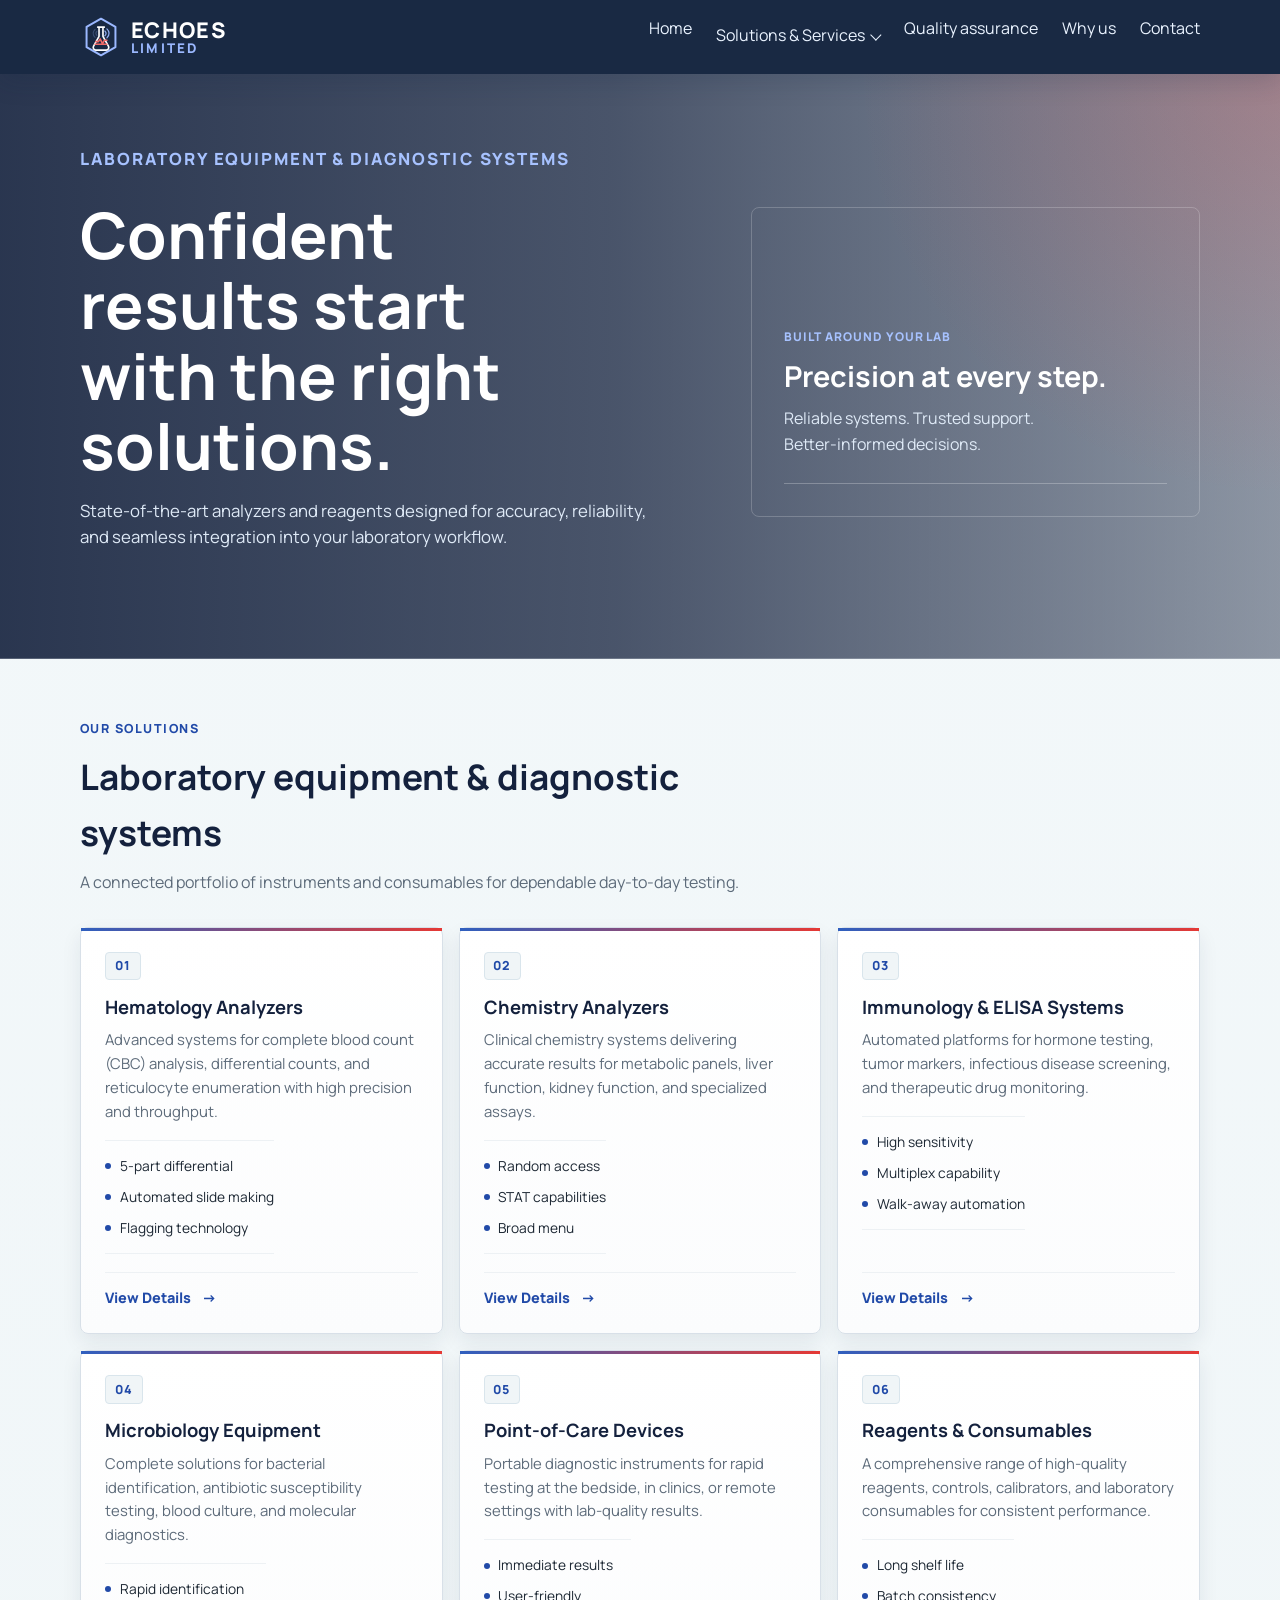
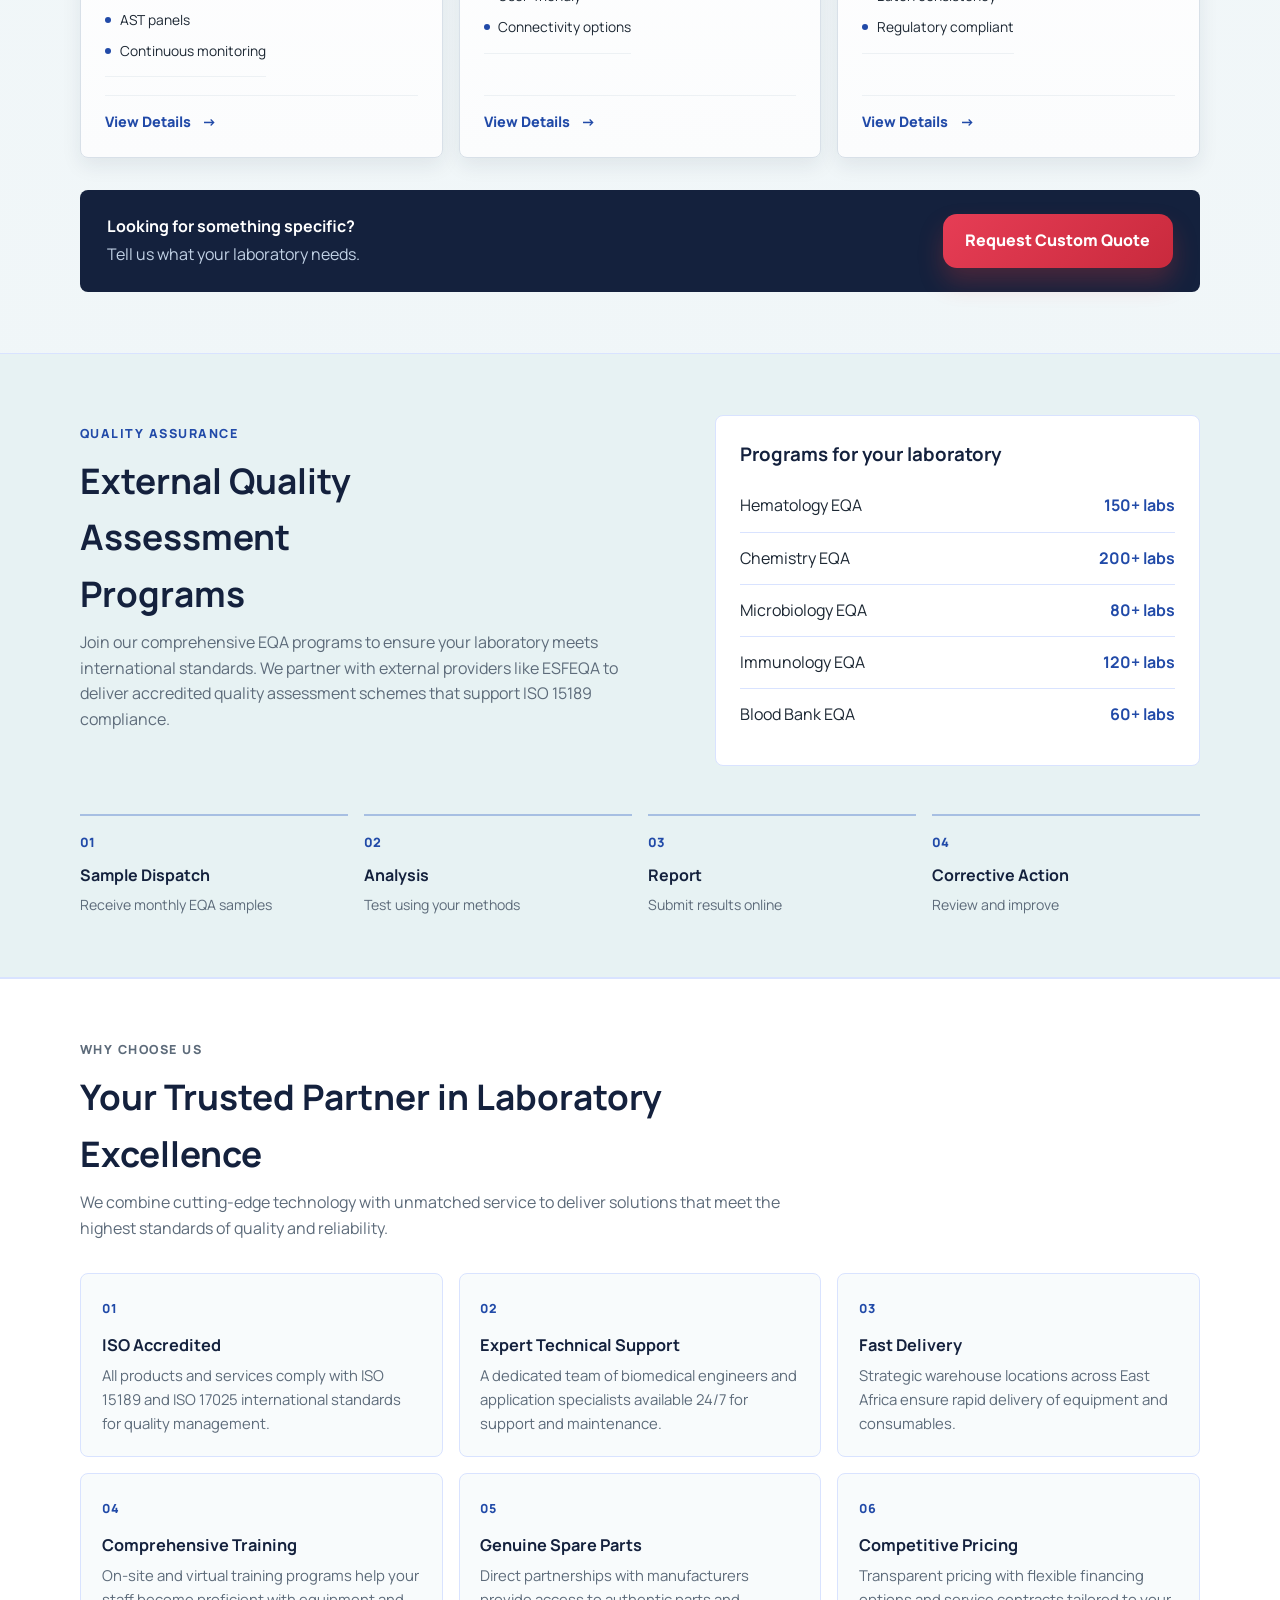
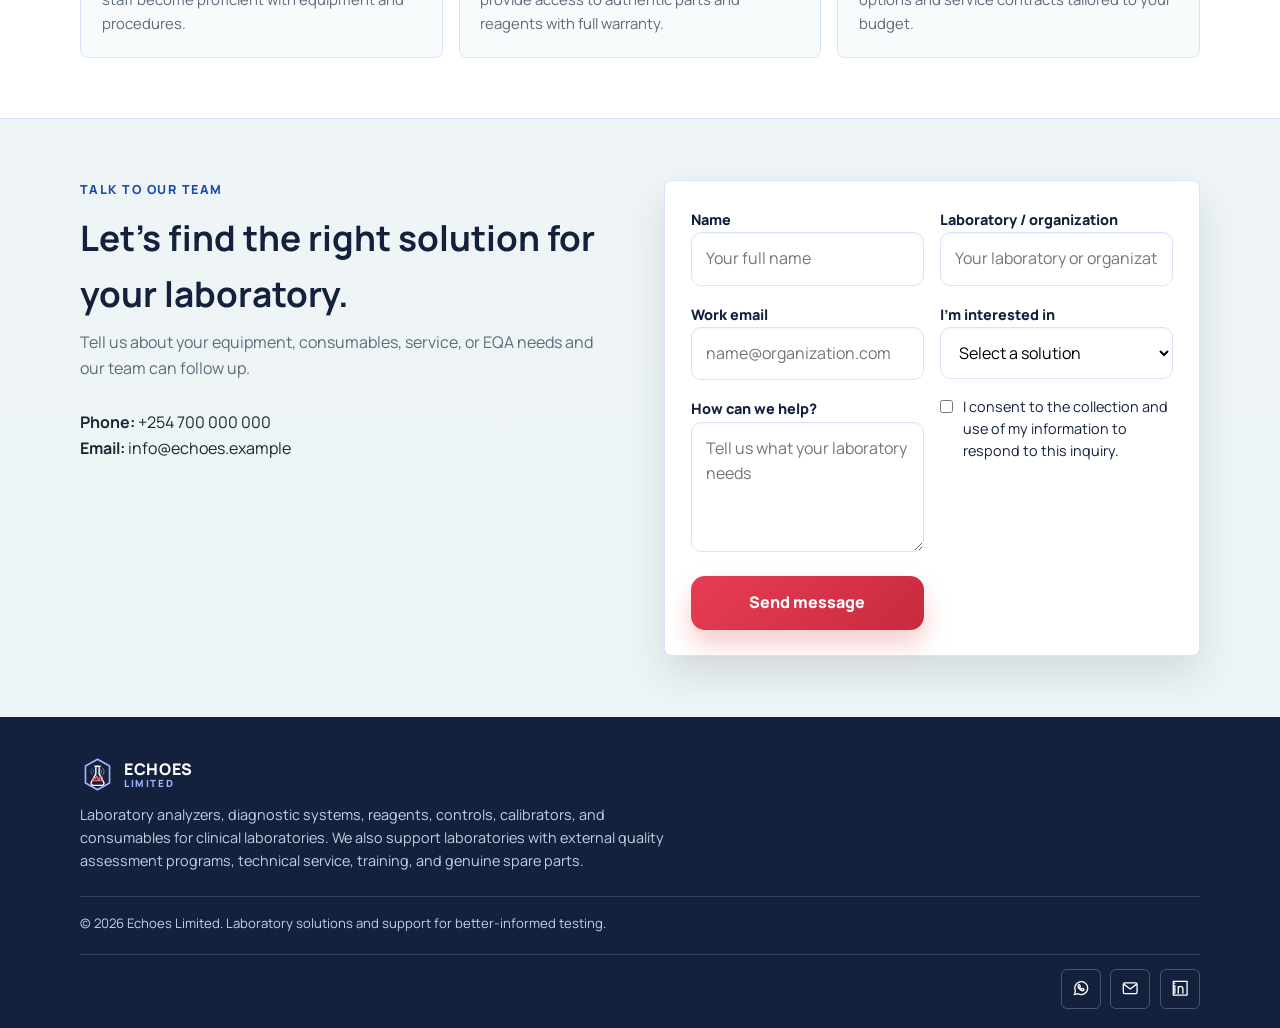
==== index.html @ d590218b "Phamarcy outlet with customer enquery, services offered and about the firm" ====
<!DOCTYPE html>
<html lang="en">
<head>
<meta charset="UTF-8">
<meta name="viewport" content="width=device-width, initial-scale=1">
<title>Echoes Limited | Laboratory Equipment &amp; Systems</title>
<meta name="description" content="Laboratory equipment, diagnostic systems, reagents, and external quality assessment programs for modern laboratories.">
<link rel="preconnect" href="https://fonts.googleapis.com">
<link rel="preload" as="image" fetchpriority="high" href="https://images.unsplash.com/photo-1579154204601-01588f351e67?auto=format&amp;fit=crop&amp;w=2400&amp;q=85">
<link href="https://fonts.googleapis.com/css2?family=Manrope:wght@400;600;800&display=swap" rel="stylesheet">
<link rel="stylesheet" href="styles.css">
</head>
<body>
<header>
 <div class="wrap bar">
   <div class="logo"><img class="brand-mark" src="logo-mark.svg" alt=""><span class="brand-name">ECHOES<span>LIMITED</span></span></div>
  <button class="menu" id="menu" type="button" aria-expanded="false" aria-controls="nav">Menu</button>
  <nav id="nav" aria-label="Main">
   <ul>
    <li><a href="index.html">Home</a></li>
      <li class="nav-dropdown"><details>
       <summary>Solutions &amp; Services</summary>
       <ul class="nav-submenu">
        <li><a href="solutions.html">All Solutions</a></li>
          <li><a href="solutions.html#technical-consulting">Technical Consulting</a></li>
          <li><a href="solutions.html#executive-corporate-training">Executive Corporate Training</a></li>
          <li><a href="solutions.html#rca-resources">RCA Resources</a></li>
       </ul>
      </details></li>
        <li><a href="quality.html">Quality assurance</a></li>
        <li><a href="why-us.html">Why us</a></li>
    <li><a href="contact.html">Contact</a></li>
   </ul>
  </nav>
 </div>
</header>

<main>
<section class="hero photo-hero home-hero" id="home">
 <div class="wrap hero-layout">
    <div class="hero-copy">
     <p class="eyebrow">Laboratory equipment &amp; diagnostic systems</p>
     <h1>Confident results start with the right solutions.</h1>
     <p>State-of-the-art analyzers and reagents designed for accuracy, reliability, and seamless integration into your laboratory workflow.</p>
    </div>
    <div class="hero-panel" aria-label="Laboratory diagnostics support">
     <span class="hero-panel-label">Built around your lab</span>
     <strong>Precision at every step.</strong>
     <span>Reliable systems. Trusted support. Better-informed decisions.</span>
     <div class="hero-panel-rule"></div>
    </div>
 </div>
</section>

<section class="solutions-section" id="solutions">
 <div class="wrap">
    <div class="section-heading">
     <p class="eyebrow">Our solutions</p>
     <h2>Laboratory equipment &amp; diagnostic systems</h2>
     <p class="sub">A connected portfolio of instruments and consumables for dependable day-to-day testing.</p>
    </div>
    <div class="solution-grid">
     <article class="solution-card">
        <span class="solution-number">01</span>
        <h3>Hematology Analyzers</h3>
        <p>Advanced systems for complete blood count (CBC) analysis, differential counts, and reticulocyte enumeration with high precision and throughput.</p>
        <ul><li>5-part differential</li><li>Automated slide making</li><li>Flagging technology</li></ul>
        <a class="text-link solution-detail" href="#contact" data-interest="Hematology Analyzers">View Details <span aria-hidden="true">&#8594;</span></a>
     </article>
     <article class="solution-card">
        <span class="solution-number">02</span>
        <h3>Chemistry Analyzers</h3>
        <p>Clinical chemistry systems delivering accurate results for metabolic panels, liver function, kidney function, and specialized assays.</p>
        <ul><li>Random access</li><li>STAT capabilities</li><li>Broad menu</li></ul>
        <a class="text-link solution-detail" href="#contact" data-interest="Chemistry Analyzers">View Details <span aria-hidden="true">&#8594;</span></a>
     </article>
     <article class="solution-card">
        <span class="solution-number">03</span>
        <h3>Immunology &amp; ELISA Systems</h3>
        <p>Automated platforms for hormone testing, tumor markers, infectious disease screening, and therapeutic drug monitoring.</p>
        <ul><li>High sensitivity</li><li>Multiplex capability</li><li>Walk-away automation</li></ul>
        <a class="text-link solution-detail" href="#contact" data-interest="Immunology &amp; ELISA Systems">View Details <span aria-hidden="true">&#8594;</span></a>
     </article>
     <article class="solution-card">
        <span class="solution-number">04</span>
        <h3>Microbiology Equipment</h3>
        <p>Complete solutions for bacterial identification, antibiotic susceptibility testing, blood culture, and molecular diagnostics.</p>
        <ul><li>Rapid identification</li><li>AST panels</li><li>Continuous monitoring</li></ul>
        <a class="text-link solution-detail" href="#contact" data-interest="Microbiology Equipment">View Details <span aria-hidden="true">&#8594;</span></a>
     </article>
     <article class="solution-card">
        <span class="solution-number">05</span>
        <h3>Point-of-Care Devices</h3>
        <p>Portable diagnostic instruments for rapid testing at the bedside, in clinics, or remote settings with lab-quality results.</p>
        <ul><li>Immediate results</li><li>User-friendly</li><li>Connectivity options</li></ul>
        <a class="text-link solution-detail" href="#contact" data-interest="Point-of-Care Devices">View Details <span aria-hidden="true">&#8594;</span></a>
     </article>
     <article class="solution-card">
        <span class="solution-number">06</span>
        <h3>Reagents &amp; Consumables</h3>
        <p>A comprehensive range of high-quality reagents, controls, calibrators, and laboratory consumables for consistent performance.</p>
        <ul><li>Long shelf life</li><li>Batch consistency</li><li>Regulatory compliant</li></ul>
        <a class="text-link solution-detail" href="#contact" data-interest="Reagents &amp; Consumables">View Details <span aria-hidden="true">&#8594;</span></a>
     </article>
    </div>
    <div class="quote-strip">
     <div><strong>Looking for something specific?</strong><span>Tell us what your laboratory needs.</span></div>
     <a class="btn" href="#contact" data-interest="Custom quote">Request Custom Quote</a>
    </div>
 </div>
</section>

<section class="quality-section" id="quality">
 <div class="wrap quality-layout">
    <div class="quality-copy">
     <p class="eyebrow">Quality assurance</p>
     <h2>External Quality Assessment Programs</h2>
     <p>Join our comprehensive EQA programs to ensure your laboratory meets international standards. We partner with external providers like ESFEQA to deliver accredited quality assessment schemes that support ISO 15189 compliance.</p>
  </div>
    <div class="eqa-panel">
     <h3>Programs for your laboratory</h3>
     <ul class="eqa-list">
        <li><span>Hematology EQA</span><strong>150+ labs</strong></li>
        <li><span>Chemistry EQA</span><strong>200+ labs</strong></li>
        <li><span>Microbiology EQA</span><strong>80+ labs</strong></li>
        <li><span>Immunology EQA</span><strong>120+ labs</strong></li>
        <li><span>Blood Bank EQA</span><strong>60+ labs</strong></li>
     </ul>
    </div>
 </div>
 <div class="wrap eqa-steps" aria-label="EQA process">
    <div><span>01</span><strong>Sample dispatch</strong><p>Receive monthly EQA samples</p></div>
    <div><span>02</span><strong>Analysis</strong><p>Test using your methods</p></div>
    <div><span>03</span><strong>Report</strong><p>Submit results online</p></div>
    <div><span>04</span><strong>Corrective action</strong><p>Review and improve</p></div>
 </div>
</section>

<section class="why" id="why">
 <div class="wrap">
    <div class="section-heading">
     <p class="eyebrow">Why choose us</p>
     <h2>Your Trusted Partner in Laboratory Excellence</h2>
     <p class="sub">We combine cutting-edge technology with unmatched service to deliver solutions that meet the highest standards of quality and reliability.</p>
    </div>
    <div class="benefit-grid">
     <article><span>01</span><h3>ISO Accredited</h3><p>All products and services comply with ISO 15189 and ISO 17025 international standards for quality management.</p></article>
     <article><span>02</span><h3>Expert Technical Support</h3><p>A dedicated team of biomedical engineers and application specialists available 24/7 for support and maintenance.</p></article>
     <article><span>03</span><h3>Fast Delivery</h3><p>Strategic warehouse locations across East Africa ensure rapid delivery of equipment and consumables.</p></article>
     <article><span>04</span><h3>Comprehensive Training</h3><p>On-site and virtual training programs help your staff become proficient with equipment and procedures.</p></article>
     <article><span>05</span><h3>Genuine Spare Parts</h3><p>Direct partnerships with manufacturers provide access to authentic parts and reagents with full warranty.</p></article>
     <article><span>06</span><h3>Competitive Pricing</h3><p>Transparent pricing with flexible financing options and service contracts tailored to your budget.</p></article>
  </div>
 </div>
</section>

<section id="contact">
 <div class="wrap contact">
  <div>
    <p class="eyebrow">Talk to our team</p>
   <h2>Let's find the right solution for your laboratory.</h2>
    <p class="sub">Tell us about your equipment, consumables, service, or EQA needs and our team can follow up.</p>
    <p><strong>Phone:</strong> +254 700 000 000</p>
    <p><strong>Email:</strong> info@echoes.example</p>
  </div>
  <form id="contactForm">
   <div><label for="name">Name</label><input id="name" name="name" autocomplete="name" placeholder="Your full name" required></div>
   <div><label for="lab">Laboratory / organization</label><input id="lab" name="organization" autocomplete="organization" placeholder="Your laboratory or organization"></div>
   <div><label for="email">Work email</label><input id="email" name="email" type="email" autocomplete="email" placeholder="name@organization.com" required></div>
    <div><label for="interest">I'm interested in</label><select id="interest" name="interest"><option value="">Select a solution</option><option>Hematology Analyzers</option><option>Chemistry Analyzers</option><option>Immunology &amp; ELISA Systems</option><option>Microbiology Equipment</option><option>Point-of-Care Devices</option><option>Reagents &amp; Consumables</option><option>EQA enrollment</option><option>Custom quote</option><option>Other</option></select></div>
   <div><label for="message">How can we help?</label><textarea id="message" name="message" rows="4" placeholder="Tell us what your laboratory needs" required></textarea></div>
   <div class="form-consent"><input id="consent" name="consent" type="checkbox" required><label for="consent">I consent to the collection and use of my information to respond to this inquiry.</label></div>
   <button class="btn" type="submit">Send message</button>
  </form>
 </div>
</section>
</main>

<footer>
 <div class="wrap footer-content">
  <div class="footer-about">
   <div class="footer-brand"><img class="brand-mark" src="logo-mark.svg" alt=""><span class="brand-name">ECHOES<span>LIMITED</span></span></div>
   <p>Laboratory analyzers, diagnostic systems, reagents, controls, calibrators, and consumables for clinical laboratories. We also support laboratories with external quality assessment programs, technical service, training, and genuine spare parts.</p>
  </div>
  <p class="footer-meta">&copy; <span id="yr"></span> Echoes Limited. Laboratory solutions and support for better-informed testing.</p>
 </div>
 <div class="wrap footer-social-row">
  <nav class="social-links" aria-label="Social and contact links">
    <a href="https://wa.me/254700000000" aria-label="WhatsApp" title="WhatsApp" target="_blank" rel="noopener noreferrer"><svg viewBox="0 0 24 24" aria-hidden="true"><path d="M20.5 11.8a8.5 8.5 0 0 1-12.6 7.4L3 20.5l1.4-4.7A8.5 8.5 0 1 1 20.5 11.8Z"/><path d="M8.4 7.8c.2-.4.4-.4.7-.4h.5c.2 0 .4.1.5.4l.7 1.7c.1.2.1.4-.1.6l-.6.7c-.2.2-.2.4 0 .6.4.7 1.1 1.4 1.8 1.8.2.1.4.1.6-.1l.7-.8c.2-.2.4-.2.6-.1l1.6.8c.2.1.3.3.3.5 0 .3-.2 1.1-.7 1.4-.5.4-1.1.5-1.8.3-.8-.2-1.8-.7-2.9-1.7-1.3-1.1-2.1-2.4-2.4-3.3-.3-.9-.1-1.8.5-2.4Z"/></svg></a>
    <a href="mailto:info@echoes.example" aria-label="Email Echoes Limited" title="Email"><svg viewBox="0 0 24 24" aria-hidden="true"><rect x="3" y="5" width="18" height="14" rx="2"/><path d="m4 7 8 6 8-6"/></svg></a>
    <a href="https://www.linkedin.com/search/results/companies/?keywords=Echoes%20Limited" aria-label="Find Echoes Limited on LinkedIn" title="LinkedIn" target="_blank" rel="noopener noreferrer"><svg viewBox="0 0 24 24" aria-hidden="true"><path d="M5 8.5v10M5 5.5v.1M9.5 18.5v-6a3 3 0 0 1 6 0v6M9.5 10v8.5M3 3h18v18H3z"/></svg></a>
   </nav>
 </div>
</footer>
<div id="toast" role="status"></div>

<script>
const menu = document.getElementById("menu");
const nav = document.getElementById("nav");
const interest = document.getElementById("interest");
const contactForm = document.getElementById("contactForm");

function toast(message) {
 const notification = document.getElementById("toast");
 if (!notification) return;
 notification.textContent = message;
 notification.classList.add("show");
 setTimeout(() => notification.classList.remove("show"), 2600);
}

if (menu && nav) {
 menu.addEventListener("click", () => {
  const isOpen = nav.classList.toggle("open");
  menu.setAttribute("aria-expanded", String(isOpen));
 });

 nav.addEventListener("click", event => {
  if (event.target.closest("a")) {
   nav.classList.remove("open");
   menu.setAttribute("aria-expanded", "false");
  }
 });
}

document.querySelectorAll("[data-interest]").forEach(link => {
 link.addEventListener("click", () => {
  if (interest) {
   interest.value = link.dataset.interest;
  }
 });
});

if (contactForm) {
 contactForm.addEventListener("submit", event => {
  event.preventDefault();
  event.target.reset();
  toast("Demo only: this enquiry was not sent.");
 });
}

const year = document.getElementById("yr");
if (year) year.textContent = new Date().getFullYear();
</script>
</body>
</html>
---- styles.css ----
:root {
	--navy: #14213d;
	--navy2: #1d3557;
	--teal: #2f5fbf;
	--teal-d: #214aa8;
	--bg: #f4f7ff;
	--card: #ffffff;
	--ink: #1c2733;
	--mute: #5d6b7a;
	--line: #d9e3ff;
	--coral: #e53935;
	--r: 14px;
	--shadow: 0 18px 40px rgba(20, 33, 61, .12);
}

/* ==========================================
   RESET & BASE STYLES
   ========================================== */
* {
	box-sizing: border-box;
	margin: 0;
	padding: 0;
}

html {
	scroll-behavior: smooth;
}

body {
	font-family: 'Manrope', system-ui, -apple-system, 'Segoe UI', sans-serif;
	background: linear-gradient(180deg, #f3f8fa 0%, #edf4f6 100%);
	color: var(--ink);
	line-height: 1.6;
}

a {
	color: inherit;
	text-decoration: none;
}

:focus-visible {
	outline: 3px solid var(--coral);
	outline-offset: 2px;
}

.wrap {
	width: min(1120px, 92%);
	margin-inline: auto;
}

/* ==========================================
   HEADER & TOP NAVIGATION
   ========================================== */
header {
	background: rgba(18, 35, 61, .97);
	color: #fff;
	position: sticky;
	top: 0;
	z-index: 10;
	box-shadow: 0 8px 24px rgba(18, 35, 61, .18);
}

.bar {
	display: flex;
	align-items: center;
	justify-content: space-between;
	gap: 1rem;
	padding: 1rem 0;
}

.logo {
	display: inline-flex;
	align-items: center;
	gap: .6rem;
	font-weight: 800;
	font-size: 1.35rem;
	letter-spacing: .06em;
}

.brand-mark {
	width: 2.6rem;
	height: 2.6rem;
	flex: 0 0 auto;
}

.brand-name {
	display: grid;
	gap: .12rem;
	line-height: 1;
}

.brand-name > span {
	color: #9bb8ff;
	font-size: .62em;
	letter-spacing: .16em;
}

nav ul {
	display: flex;
	gap: 1.5rem;
	list-style: none;
}

nav a,
nav summary {
	padding: .45rem 0;
	border-bottom: 2px solid transparent;
	color: #eaf3ff;
	transition: border-color .2s ease, color .2s ease;
}

nav a:hover,
nav summary:hover {
	border-color: #9bb8ff;
	color: #fff;
}

nav summary {
	display: block;
	cursor: pointer;
	list-style: none;
}

nav summary::-webkit-details-marker {
	display: none;
}

nav summary::after {
	content: "";
	display: inline-block;
	width: .42rem;
	height: .42rem;
	margin: 0 0 .18rem .45rem;
	border-right: 1.5px solid currentColor;
	border-bottom: 1.5px solid currentColor;
	transform: rotate(45deg);
	transition: transform .2s ease;
}

nav .nav-dropdown details[open] > summary::after {
	transform: rotate(225deg);
}

nav .nav-dropdown {
	position: relative;
}

nav .nav-submenu {
	display: none;
	position: absolute;
	top: calc(100% + .55rem);
	left: -.65rem;
	min-width: 250px;
	padding: .45rem;
	border: 1px solid rgba(255, 255, 255, .14);
	border-radius: 6px;
	background: var(--navy2);
	box-shadow: 0 12px 24px rgba(18, 35, 61, .24);
	flex-direction: column;
	gap: .15rem;
	z-index: 12;
}

nav .nav-dropdown details[open] > .nav-submenu {
	display: flex;
}

nav .nav-submenu a {
	display: block;
	padding: .6rem .7rem;
	border: 0;
	border-radius: 4px;
	white-space: nowrap;
}

nav .nav-submenu a:hover {
	background: rgba(255, 255, 255, .08);
}

.cart {
	background: linear-gradient(135deg, var(--teal), #385fcf);
	color: #fff;
	border: 0;
	border-radius: 999px;
	padding: .7rem 1.1rem;
	font: inherit;
	font-weight: 800;
	cursor: pointer;
	box-shadow: 0 12px 22px rgba(47, 95, 191, .28);
	transition: transform .2s ease, box-shadow .2s ease;
}

.cart:hover {
	transform: translateY(-1px);
	box-shadow: 0 16px 28px rgba(47, 95, 191, .34);
}

.cart b {
	background: var(--coral);
	border-radius: 999px;
	padding: 0 .55rem;
	margin-left: .45rem;
	display: inline-block;
	min-width: 1.5rem;
	text-align: center;
}

.menu {
	display: none;
	background: none;
	border: 1px solid #9bb8ff;
	color: #fff;
	border-radius: 8px;
	padding: .5rem .8rem;
	font: inherit;
	cursor: pointer;
}

/* ==========================================
   HERO & SEARCH
   ========================================== */
.hero {
	background: linear-gradient(135deg, var(--navy) 0%, #1f3c77 48%, #3d4a8f 100%);
	color: #fff;
	padding: 4.5rem 0 5rem;
	position: relative;
	overflow: hidden;
}

.home-hero {
	--hero-photo: url("https://images.unsplash.com/photo-1579154204601-01588f351e67?auto=format&fit=crop&w=2400&q=85");
}

.solutions-hero {
	--hero-photo: url("https://images.unsplash.com/photo-1581093588401-fbb62a02f120?auto=format&fit=crop&w=2400&q=85");
}

.quality-hero {
	--hero-photo: url("https://images.unsplash.com/photo-1576086213369-97a306d36557?auto=format&fit=crop&w=2400&q=85");
}

.why-hero {
	--hero-photo: url("https://images.unsplash.com/photo-1532094349884-543bc11b234d?auto=format&fit=crop&w=2400&q=85");
}

.contact-hero {
	--hero-photo: url("https://images.unsplash.com/photo-1582719471384-894fbb16e074?auto=format&fit=crop&w=2400&q=85");
}

.web-hero {
	--hero-photo: url("https://images.unsplash.com/photo-1581092160562-40aa08e78837?auto=format&fit=crop&w=2400&q=85");
}

.photo-hero {
	background-image: linear-gradient(90deg, rgba(20, 33, 61, .9) 0%, rgba(20, 33, 61, .76) 48%, rgba(20, 33, 61, .46) 100%), var(--hero-photo);
	background-position: center, center 43%;
	background-size: cover;
	background-repeat: no-repeat;
}

.hero::before {
	content: "";
	position: absolute;
	inset: 0;
	background: radial-gradient(circle at top right, rgba(229, 57, 53, .22), transparent 30%);
	pointer-events: none;
}

.hero .wrap {
	position: relative;
	z-index: 1;
}

.hero h1 {
	font-size: clamp(2.2rem, 5vw, 4rem);
	line-height: 1.1;
	max-width: 14ch;
	margin-bottom: 1rem;
}

.hero p {
	max-width: 58ch;
	margin: 0 0 1.7rem;
	color: #dfeaf7;
	font-size: 1.05rem;
}

.search {
	display: flex;
	max-width: 560px;
	gap: .75rem;
}

.search input {
	flex: 1;
	padding: 1rem 1.1rem;
	border: 1px solid rgba(255, 255, 255, .2);
	border-radius: var(--r);
	font: inherit;
	background: rgba(255, 255, 255, .96);
	box-shadow: 0 10px 26px rgba(10, 19, 30, .14);
}

.btn {
	display: inline-block;
	background: linear-gradient(135deg, #e63d55, #c92a3d);
	color: #fff;
	border: 0;
	border-radius: var(--r);
	padding: .9rem 1.4rem;
	font: inherit;
	font-weight: 800;
	cursor: pointer;
	box-shadow: 0 14px 24px rgba(229, 57, 53, .25);
	transition: transform .2s ease, filter .2s ease;
}

.btn:hover {
	filter: brightness(1.06);
	transform: translateY(-1px);
}

/* ==========================================
   DIAGNOSTICS SOLUTIONS LANDING PAGE
   ========================================== */
.header-cta {
	display: inline-block;
	padding: .65rem 1rem;
	border: 1px solid #9bb8ff;
	border-radius: 8px;
	color: #fff;
	font-weight: 800;
	white-space: nowrap;
	transition: background .2s ease, color .2s ease;
}

.header-cta:hover {
	background: #9bb8ff;
	color: var(--navy);
}

.hero-layout {
	display: grid;
	grid-template-columns: 1.15fr .85fr;
	align-items: center;
	gap: 4rem;
}

.hero .eyebrow {
	color: #a7c2ff;
}

.hero-copy h1 {
	max-width: 12ch;
}

.hero-actions {
	display: flex;
	align-items: center;
	flex-wrap: wrap;
	gap: 1.4rem;
}

.hero-link,
.text-link {
	font-weight: 800;
}

.hero-link {
	color: #fff;
}

.hero-link span,
.text-link span {
	margin-left: .35rem;
}

.hero-panel {
	min-height: 310px;
	padding: 2rem;
	border: 1px solid rgba(255, 255, 255, .2);
	border-radius: 8px;
	background: transparent;
	display: flex;
	flex-direction: column;
	justify-content: flex-end;
	gap: .8rem;
}

.hero-panel-label,
.hero-panel-footer {
	color: #a7c2ff;
	font-size: .75rem;
	font-weight: 800;
	letter-spacing: .08em;
	text-transform: uppercase;
}

.hero-panel strong {
	font-size: 1.8rem;
	line-height: 1.2;
}

.hero-panel > span:not(.hero-panel-label):not(.hero-panel-footer) {
	max-width: 30ch;
	color: #dfeaf7;
}

.hero-panel-rule {
	width: 100%;
	height: 1px;
	margin-top: .8rem;
	background: rgba(255, 255, 255, .25);
}

.hero-panel-footer i {
	display: inline-block;
	width: 5px;
	height: 5px;
	margin: 0 .45rem .12rem;
	border-radius: 50%;
	background: #e53935;
}

.section-heading {
	max-width: 720px;
	margin-bottom: 2rem;
}

.section-heading .eyebrow,
.quality-copy .eyebrow,
.contact .eyebrow {
	margin-bottom: .6rem;
}

.solution-grid {
	display: grid;
	grid-template-columns: repeat(3, minmax(0, 1fr));
	gap: 1rem;
}

.solution-card {
	position: relative;
	min-height: 360px;
	padding: 1.5rem;
	border: 1px solid #d8e0e8;
	border-radius: 8px;
	background: linear-gradient(180deg, #fff 0%, #fbfcfd 100%);
	display: flex;
	flex-direction: column;
	align-items: flex-start;
	box-shadow: 0 8px 20px rgba(20, 33, 61, .08);
	transition: transform .2s ease, box-shadow .2s ease;
}

.solution-card::before {
	content: "";
	position: absolute;
	inset: 0 0 auto;
	height: 3px;
	background: linear-gradient(90deg, var(--teal), var(--coral));
}

.solution-card:hover {
	transform: translateY(-4px);
	border-color: #bdcbd6;
	box-shadow: 0 16px 32px rgba(20, 33, 61, .14);
}

.solution-number,
.benefit-grid article > span {
	color: var(--teal-d);
	font-size: .78rem;
	font-weight: 800;
	letter-spacing: .08em;
}

.solution-number {
	display: inline-flex;
	align-items: center;
	min-height: 1.75rem;
	padding: .2rem .55rem;
	border: 1px solid #d9e5ec;
	border-radius: 4px;
	background: #f0f5f7;
}

.solution-card h3 {
	margin: .9rem 0 .55rem;
	color: var(--navy);
	font-size: 1.15rem;
	line-height: 1.35;
}

.solution-card p,
.benefit-grid p {
	color: var(--mute);
	font-size: .93rem;
}

.solution-card ul {
	margin: 1rem 0 1.1rem;
	padding: .9rem 0;
	border-block: 1px solid #edf1f4;
	list-style: none;
	display: grid;
	gap: .55rem;
}

.solution-card li {
	color: var(--ink);
	font-size: .86rem;
}

.solution-card li::before {
	content: "";
	display: inline-block;
	width: 6px;
	height: 6px;
	margin: 0 .55rem .12rem 0;
	border-radius: 50%;
	background: var(--teal-d);
}

.solution-detail {
	display: inline-flex;
	align-items: center;
	gap: .35rem;
	width: 100%;
	padding-top: .85rem;
	border-top: 1px solid #edf1f4;
	font-size: .9rem;
}

.solution-detail span {
	transition: transform .2s ease;
}

.solution-detail:hover span {
	transform: translateX(3px);
}

.text-link {
	margin-top: auto;
	color: var(--teal-d);
}

.text-link:hover {
	color: var(--coral);
}

.quote-strip {
	margin-top: 2rem;
	padding: 1.5rem 1.7rem;
	border-radius: 8px;
	background: var(--navy);
	color: #fff;
	display: flex;
	align-items: center;
	justify-content: space-between;
	gap: 1.5rem;
}

.quote-strip > div {
	display: grid;
	gap: .2rem;
}

.quote-strip > div span {
	color: #c1d1e5;
}

.services-section {
	background: #eef4f5;
	border-block: 1px solid var(--line);
}

.service-list {
	border-top: 1px solid var(--line);
}

.service-item {
	display: grid;
	grid-template-columns: 10rem minmax(0, 1fr) auto;
	align-items: center;
	gap: 2rem;
	padding: 2rem 0;
	border-bottom: 1px solid var(--line);
	scroll-margin-top: 6rem;
}

.service-index {
	color: var(--teal-d);
	font-size: .75rem;
	font-weight: 800;
	letter-spacing: .08em;
}

.service-copy h3 {
	margin-bottom: .55rem;
	color: var(--navy);
	font-size: 1.25rem;
}

.service-copy p {
	max-width: 68ch;
	color: var(--mute);
	font-size: .94rem;
}

.service-points {
	display: flex;
	flex-wrap: wrap;
	gap: .5rem 1.25rem;
	margin-top: .85rem;
	list-style: none;
}

.service-points li {
	color: var(--ink);
	font-size: .86rem;
}

.service-points li::before {
	content: "";
	display: inline-block;
	width: 6px;
	height: 6px;
	margin: 0 .5rem .12rem 0;
	border-radius: 50%;
	background: var(--coral);
}

.service-link {
	white-space: nowrap;
}

.quality-section {
	background: #e7f2f3;
	border-block: 1px solid var(--line);
}

.quality-layout {
	display: grid;
	grid-template-columns: 1fr .85fr;
	align-items: center;
	gap: 4rem;
}

.quality-copy h2 {
	max-width: 14ch;
}

.quality-copy > p:not(.eyebrow) {
	max-width: 62ch;
	margin-bottom: 1.5rem;
	color: var(--mute);
}

.eqa-panel {
	padding: 1.5rem;
	border: 1px solid var(--line);
	border-radius: 8px;
	background: #fff;
}

.eqa-panel h3 {
	margin-bottom: .7rem;
	color: var(--navy);
}

.eqa-list {
	padding: 0;
	list-style: none;
}

.eqa-list li {
	padding: .8rem 0;
	border-bottom: 1px solid var(--line);
	display: flex;
	justify-content: space-between;
	gap: 1rem;
}

.eqa-list li:last-child {
	border-bottom: 0;
}

.advisory-focus li {
	display: block;
}

.advisory-focus li strong {
	display: block;
	margin-bottom: .2rem;
	color: var(--navy);
}

.advisory-focus li p {
	color: var(--mute);
	font-size: .86rem;
	line-height: 1.5;
}

.eqa-list strong {
	color: var(--teal-d);
	white-space: nowrap;
}

.eqa-steps {
	margin-top: 3rem;
	display: grid;
	grid-template-columns: repeat(4, minmax(0, 1fr));
	gap: 1rem;
}

.eqa-steps > div {
	padding-top: 1rem;
	border-top: 2px solid rgba(47, 95, 191, .35);
}

.eqa-steps span {
	display: block;
	margin-bottom: .7rem;
	color: var(--teal-d);
	font-size: .8rem;
	font-weight: 800;
}

.eqa-steps strong {
	color: var(--navy);
	text-transform: capitalize;
}

.eqa-steps p {
	margin-top: .3rem;
	color: var(--mute);
	font-size: .88rem;
}

.benefit-grid {
	display: grid;
	grid-template-columns: repeat(3, minmax(0, 1fr));
	gap: 1rem;
}

.benefit-grid article {
	padding: 1.3rem;
	border: 1px solid var(--line);
	border-radius: 8px;
	background: #f8fbfc;
}

.benefit-grid h3 {
	margin: .7rem 0 .45rem;
	color: var(--navy);
	font-size: 1.02rem;
}

/* ==========================================
   PRODUCTS & CATEGORY FILTERS
   ========================================== */
section {
	padding: 3.8rem 0;
}

h2 {
	font-size: clamp(1.6rem, 3vw, 2.2rem);
	margin-bottom: .5rem;
	color: var(--navy);
}

.sub {
	color: var(--mute);
	margin-bottom: 1.8rem;
	font-size: 1rem;
}

.chips {
	display: flex;
	flex-wrap: wrap;
	gap: .65rem;
	margin-bottom: 1.8rem;
}

.chip {
	border: 1px solid var(--line);
	background: #fff;
	border-radius: 999px;
	padding: .55rem 1.1rem;
	font: inherit;
	cursor: pointer;
	font-weight: 700;
	color: var(--ink);
	transition: all .2s ease;
}

.chip:hover {
	border-color: var(--teal);
	color: var(--navy);
}

.chip[aria-pressed=true],
.chip.is-active {
	background: var(--navy);
	color: #fff;
	border-color: var(--navy);
	box-shadow: 0 10px 22px rgba(18, 35, 61, .18);
}

.grid {
	display: grid;
	grid-template-columns: repeat(auto-fill, minmax(230px, 1fr));
	gap: 1.3rem;
}

.card {
	background: var(--card);
	border: 1px solid var(--line);
	border-radius: var(--r);
	padding: 1.2rem;
	display: flex;
	flex-direction: column;
	gap: .5rem;
	box-shadow: var(--shadow);
	transition: transform .2s ease, box-shadow .2s ease;
}

.card:hover {
	transform: translateY(-4px);
	box-shadow: 0 22px 42px rgba(18, 35, 61, .14);
}

.ico {
	font-size: 2.5rem;
	background: linear-gradient(135deg, #edf3ff, #f9dde1);
	border-radius: 12px;
	height: 92px;
	display: grid;
	place-items: center;
	box-shadow: inset 0 0 0 1px rgba(47, 95, 191, .08);
}

.card h3 {
	font-size: 1.06rem;
	line-height: 1.4;
	color: var(--navy);
}

.cat {
	color: var(--teal-d);
	font-size: .8rem;
	font-weight: 800;
	letter-spacing: .04em;
	text-transform: uppercase;
}

.price {
	font-weight: 800;
	font-size: 1.15rem;
	margin-top: auto;
	color: var(--navy);
}

.rx {
	font-size: .8rem;
	color: var(--coral);
	font-weight: 800;
}

.card button {
	background: linear-gradient(135deg, #2f5fbf, #d93e5c);
	color: #fff;
	border: 0;
	border-radius: 10px;
	padding: .75rem .9rem;
	font: inherit;
	font-weight: 800;
	cursor: pointer;
	box-shadow: 0 12px 20px rgba(47, 95, 191, .18);
	transition: transform .2s ease, filter .2s ease;
}

.card button:hover {
	filter: brightness(1.05);
	transform: translateY(-1px);
}

.empty {
	grid-column: 1 / -1;
	color: var(--mute);
	background: #fff;
	border: 1px dashed var(--line);
	border-radius: var(--r);
	padding: 1.2rem;
	text-align: center;
}

/* ==========================================
   RATINGS & WHY SHOP WITH US
   ========================================== */
.ratings {
	background: linear-gradient(135deg, #f5fbfc, #edf6f7);
	border-block: 1px solid var(--line);
}

.rating-box {
	display: grid;
	grid-template-columns: 1.3fr .7fr;
	gap: 1.5rem;
	align-items: center;
	background: #fff;
	border: 1px solid var(--line);
	border-radius: 24px;
	padding: 1.8rem 2rem;
	box-shadow: var(--shadow);
}

.eyebrow {
	font-size: .78rem;
	font-weight: 800;
	letter-spacing: .12em;
	text-transform: uppercase;
	color: var(--teal-d);
	margin-bottom: .5rem;
}

.rating-copy h2 {
	margin-bottom: .6rem;
}

.rating-score {
	background: linear-gradient(135deg, var(--navy), #1d3d67);
	color: #fff;
	border-radius: 20px;
	padding: 1.3rem 1.4rem;
	display: flex;
	flex-direction: column;
	align-items: center;
	justify-content: center;
	text-align: center;
	box-shadow: 0 20px 32px rgba(18, 35, 61, .18);
}

.stars {
	font-size: 2rem;
	letter-spacing: .18rem;
	color: #ffc857;
}

.score {
	font-size: 2.1rem;
	font-weight: 800;
	line-height: 1.1;
	margin-top: .2rem;
}

.reviews {
	font-size: .9rem;
	color: #dfeaf7;
	margin-top: .2rem;
}

.why {
	background: #fff;
	border-block: 1px solid var(--line);
}

.why .grid {
	grid-template-columns: repeat(auto-fit, minmax(220px, 1fr));
}

.why h3 {
	margin-bottom: .4rem;
	color: var(--navy);
}

.why p {
	color: var(--mute);
}

.why .grid > div {
	background: #f8fbfc;
	border: 1px solid var(--line);
	border-radius: var(--r);
	padding: 1.2rem;
	box-shadow: 0 10px 18px rgba(18, 35, 61, .04);
}

/* ==========================================
   CONTACT & FOOTER
   ========================================== */
.contact {
	display: grid;
	grid-template-columns: 1fr 1fr;
	gap: 3rem;
	align-items: start;
}

#contact {
	scroll-margin-top: 6rem;
}

.contact-intro h2 {
	max-width: 16ch;
	margin-bottom: .8rem;
}

.contact-intro > .sub {
	max-width: 52ch;
	line-height: 1.75;
}

.contact-methods {
	display: grid;
	max-width: 420px;
	margin-top: 2rem;
	border-top: 1px solid var(--line);
}

.contact-method {
	display: flex;
	align-items: center;
	justify-content: space-between;
	gap: 1rem;
	padding: .95rem 0;
	border-bottom: 1px solid var(--line);
}

.contact-method span {
	color: var(--mute);
	font-size: .88rem;
}

.contact-method strong {
	color: var(--navy);
	font-size: .92rem;
}

.contact-method:hover strong {
	color: var(--teal-d);
}

form {
	display: grid;
	gap: .9rem;
}

.contact form {
	grid-template-columns: repeat(2, minmax(0, 1fr));
	gap: 1rem;
	background: #fff;
	border: 1px solid var(--line);
	border-radius: 8px;
	padding: 1.6rem;
	box-shadow: var(--shadow);
}

.form-heading,
.form-field--wide {
	grid-column: 1 / -1;
}

.form-heading {
	padding-bottom: .9rem;
	border-bottom: 1px solid var(--line);
}

.form-heading .eyebrow {
	margin-bottom: .4rem;
}

.form-heading h3 {
	margin-bottom: .3rem;
	color: var(--navy);
	font-size: 1.2rem;
}

.form-heading > p:last-child {
	color: var(--mute);
	font-size: .9rem;
}

.form-field {
	display: grid;
	align-content: start;
	gap: .4rem;
	min-width: 0;
}

label {
	font-weight: 800;
	font-size: .9rem;
	color: var(--navy);
}

input,
textarea,
select {
	width: 100%;
	padding: .8rem .9rem;
	border: 1px solid var(--line);
	border-radius: 10px;
	font: inherit;
	background: #fff;
	box-shadow: inset 0 1px 2px rgba(18, 35, 61, .04);
}

input:focus,
textarea:focus {
	border-color: var(--teal);
	box-shadow: 0 0 0 4px rgba(47, 95, 191, .12);
}

select:focus {
	border-color: var(--teal);
	box-shadow: 0 0 0 4px rgba(47, 95, 191, .12);
}

.form-consent {
	display: flex;
	align-items: flex-start;
	gap: .65rem;
}

.form-consent input[type="checkbox"] {
	width: auto;
	flex: 0 0 auto;
	margin-top: .25rem;
	padding: 0;
	accent-color: var(--teal);
	box-shadow: none;
}

.form-consent input[type="checkbox"]:focus {
	box-shadow: none;
}

.form-consent label {
	font-weight: 400;
	line-height: 1.5;
}

.note {
	background: transparent;
	border-left: none;
	padding: 0;
	border-radius: 0;
	margin-top: 1rem;
	font-size: .9rem;
	color: var(--ink);
}

footer {
	background: var(--navy);
	color: #c1d1e5;
	padding: 2.5rem 0 1.2rem;
	font-size: .9rem;
}

.footer-content {
	display: grid;
	grid-template-columns: 1fr auto;
	gap: 1.5rem 3rem;
}

.footer-about {
	max-width: 600px;
}

.footer-brand {
	display: inline-flex;
	align-items: center;
	gap: .55rem;
	margin-bottom: .65rem;
	color: #fff;
	font-size: 1rem;
	font-weight: 800;
	letter-spacing: .04em;
}

.footer-brand .brand-mark {
	width: 2.2rem;
	height: 2.2rem;
}

.footer-brand .brand-name > span {
	color: #9bb8ff;
}

.footer-about p {
	max-width: 70ch;
}

.social-links {
	display: flex;
	justify-content: flex-end;
	gap: .6rem;
	margin: 0;
	padding: 0;
	border: 0;
}

.footer-social-row {
	margin-top: 1.25rem;
	padding-top: .85rem;
	border-top: 1px solid rgba(255, 255, 255, .14);
}

.social-links a {
	display: inline-grid;
	width: 2.5rem;
	aspect-ratio: 1;
	place-items: center;
	border: 1px solid rgba(255, 255, 255, .24);
	border-radius: 6px;
	color: #fff;
	transition: background .2s ease, border-color .2s ease, transform .2s ease;
}

.social-links a:hover {
	transform: translateY(-2px);
	border-color: #9bb8ff;
	background: rgba(255, 255, 255, .1);
}

.social-links svg {
	width: 1.15rem;
	height: 1.15rem;
	fill: none;
	stroke: currentColor;
	stroke-linecap: round;
	stroke-linejoin: round;
	stroke-width: 1.7;
}

.footer-links {
	display: flex;
	flex-wrap: wrap;
	align-content: flex-start;
	justify-content: flex-end;
	gap: .6rem 1.2rem;
}

.footer-links a:hover {
	color: #9bb8ff;
}

.footer-meta {
	grid-column: 1 / -1;
	padding-top: 1rem;
	border-top: 1px solid rgba(255, 255, 255, .14);
	font-size: .82rem;
}

/* ==========================================
   TOAST NOTIFICATION
   ========================================== */
#toast {
	position: fixed;
	bottom: 1rem;
	left: 50%;
	transform: translateX(-50%);
	background: var(--navy);
	color: #fff;
	padding: .8rem 1.2rem;
	border-radius: 10px;
	opacity: 0;
	pointer-events: none;
	transition: opacity .2s;
	box-shadow: 0 18px 34px rgba(18, 35, 61, .24);
}

#toast.show {
	opacity: 1;
}

/* ==========================================
   RESPONSIVE STYLES
   ========================================== */
@media (max-width: 980px) {
	.hero-layout,
	.quality-layout {
		grid-template-columns: 1fr;
		gap: 2rem;
	}

	.hero-panel {
		min-height: 240px;
	}

	.solution-grid {
		grid-template-columns: repeat(2, minmax(0, 1fr));
	}

	.service-item {
		grid-template-columns: 8rem minmax(0, 1fr);
	}

	.service-link {
		grid-column: 2;
		justify-self: start;
	}
}

@media (max-width: 760px) {
	.photo-hero {
		background-image: linear-gradient(180deg, rgba(20, 33, 61, .88), rgba(20, 33, 61, .74)), var(--hero-photo);
		background-position: center, 64% center;
		background-size: cover;
	}

	.bar {
		flex-wrap: wrap;
		position: relative;
	}

	#nav {
		order: 3;
		width: min(280px, 86vw);
		display: none;
		position: absolute;
		right: 0;
		top: 100%;
		background: var(--navy2);
		padding: 1rem 4%;
		z-index: 9;
		box-shadow: 0 12px 24px rgba(18, 35, 61, .24);
	}

	#nav.open {
		display: block;
	}

	#nav ul {
		flex-direction: column;
		gap: .8rem;
	}

	#nav .nav-submenu {
		position: static;
		width: 100%;
		min-width: 0;
		margin-top: .35rem;
		padding: .35rem 0 .35rem .65rem;
		border: 0;
		border-left: 1px solid rgba(255, 255, 255, .2);
		border-radius: 0;
		background: transparent;
		box-shadow: none;
	}

	#nav .nav-submenu a {
		white-space: normal;
	}

	.menu {
		display: block;
	}

	.header-cta {
		display: none;
	}

	.logo {
		font-size: 1rem;
		letter-spacing: .03em;
	}

	.contact {
		grid-template-columns: 1fr;
		gap: 2rem;
	}

	.contact form {
		grid-template-columns: 1fr;
		padding: 1.2rem;
	}

	.form-heading,
	.form-field--wide {
		grid-column: auto;
	}

	.contact form > .btn {
		justify-self: stretch;
		text-align: center;
	}

	.contact-method {
		align-items: flex-start;
		flex-direction: column;
		gap: .2rem;
	}

	.footer-content {
		grid-template-columns: 1fr;
		gap: 1.2rem;
	}

	.footer-links {
		justify-content: flex-start;
	}

	.hero-panel {
		min-height: 220px;
	}

	.solution-grid,
	.benefit-grid {
		grid-template-columns: repeat(2, minmax(0, 1fr));
	}

	.eqa-steps {
		grid-template-columns: repeat(2, minmax(0, 1fr));
	}

	.quote-strip {
		align-items: flex-start;
		flex-direction: column;
	}

	.service-item {
		grid-template-columns: 1fr;
		gap: .65rem;
	}

	.service-link {
		grid-column: auto;
	}
}


@media (max-width: 480px) {
	.photo-hero {
		background-position: center, 68% center;
	}

	.hero {
		padding-top: 3.5rem;
	}

	.hero h1 {
		max-width: none;
	}

	.hero-actions {
		align-items: flex-start;
		flex-direction: column;
		gap: 1rem;
	}

	.hero .btn,
	.hero .hero-link {
		width: 100%;
	}

	.solution-grid,
	.benefit-grid,
	.eqa-steps {
		grid-template-columns: 1fr;
	}

	.solution-card {
		min-height: 0;
	}

	.quote-strip .btn {
		text-align: center;
		width: 100%;
	}

	.eqa-list li {
		align-items: flex-start;
		flex-direction: column;
		gap: .2rem;
	}

	.bar {
		padding: .8rem 0;
	}
}

@media (prefers-reduced-motion: reduce) {
	html {
		scroll-behavior: auto;
	}

	#toast {
		transition: none;
	}
}
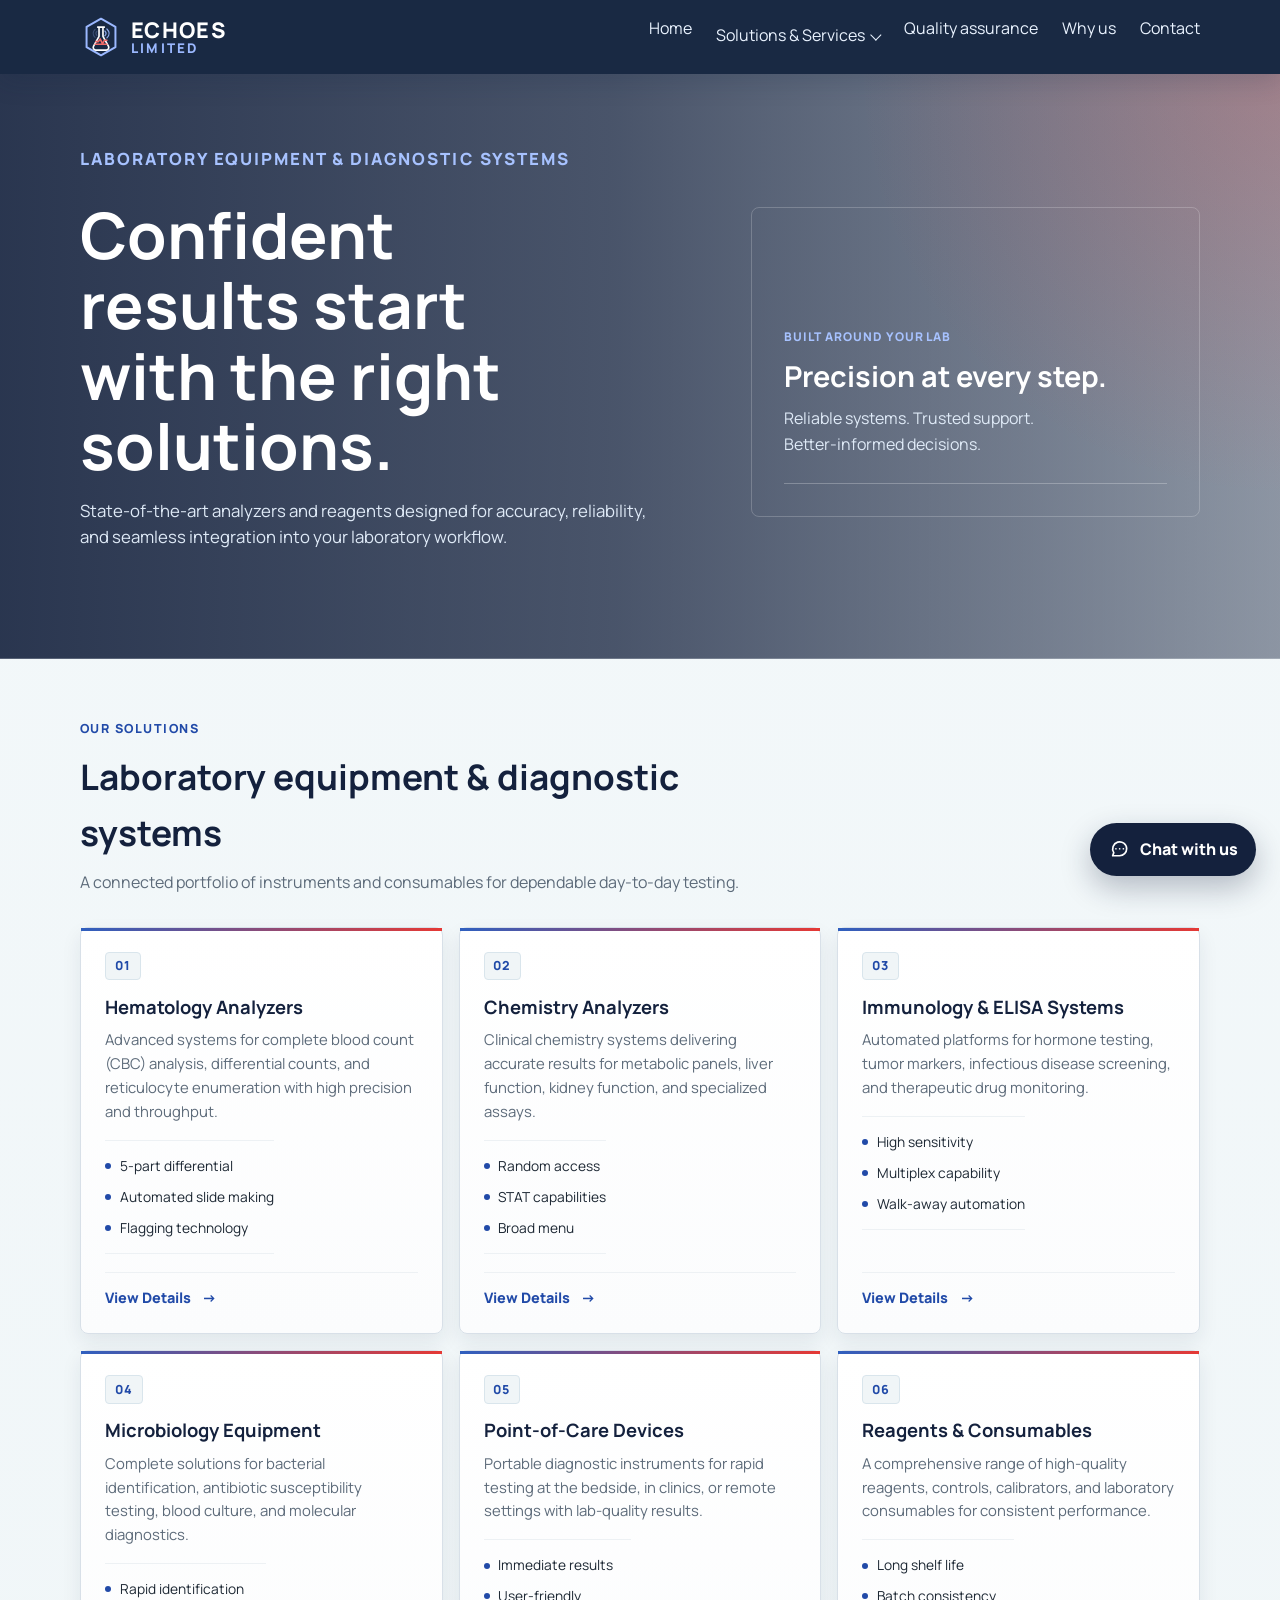
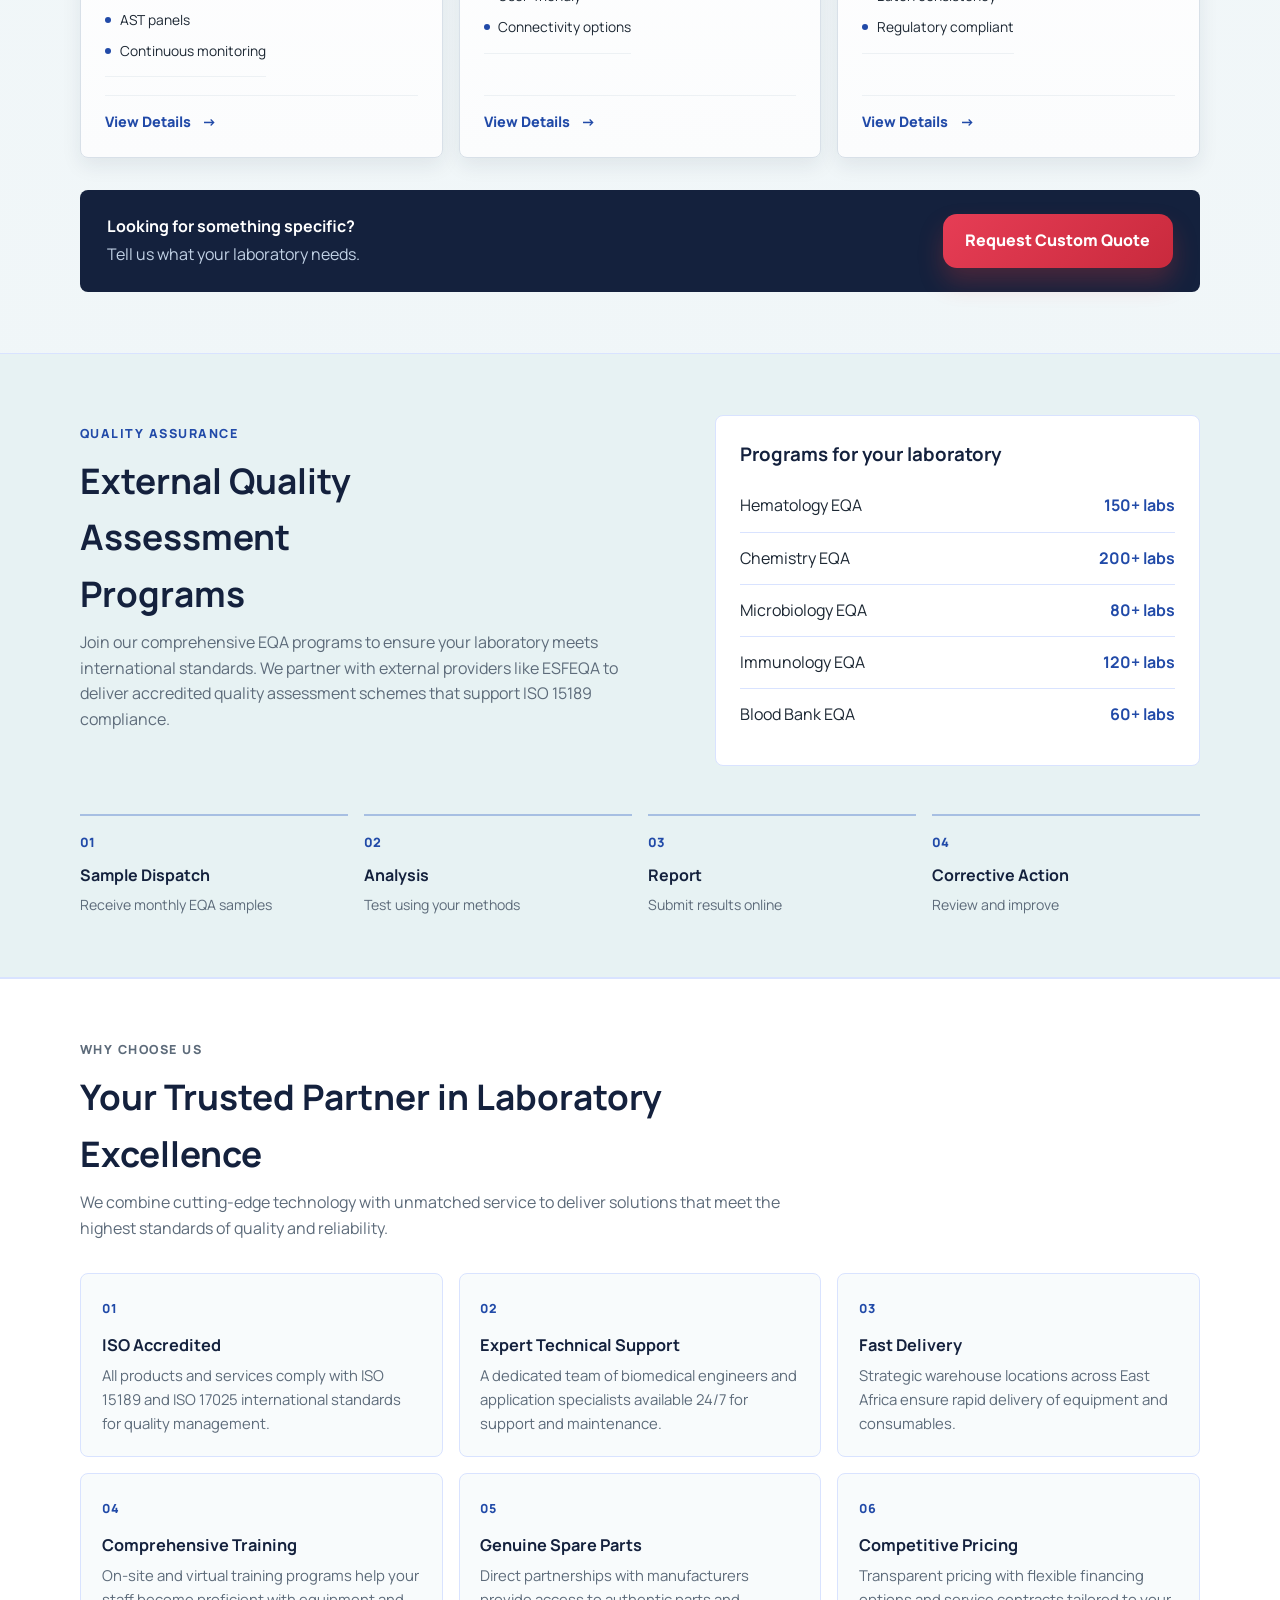
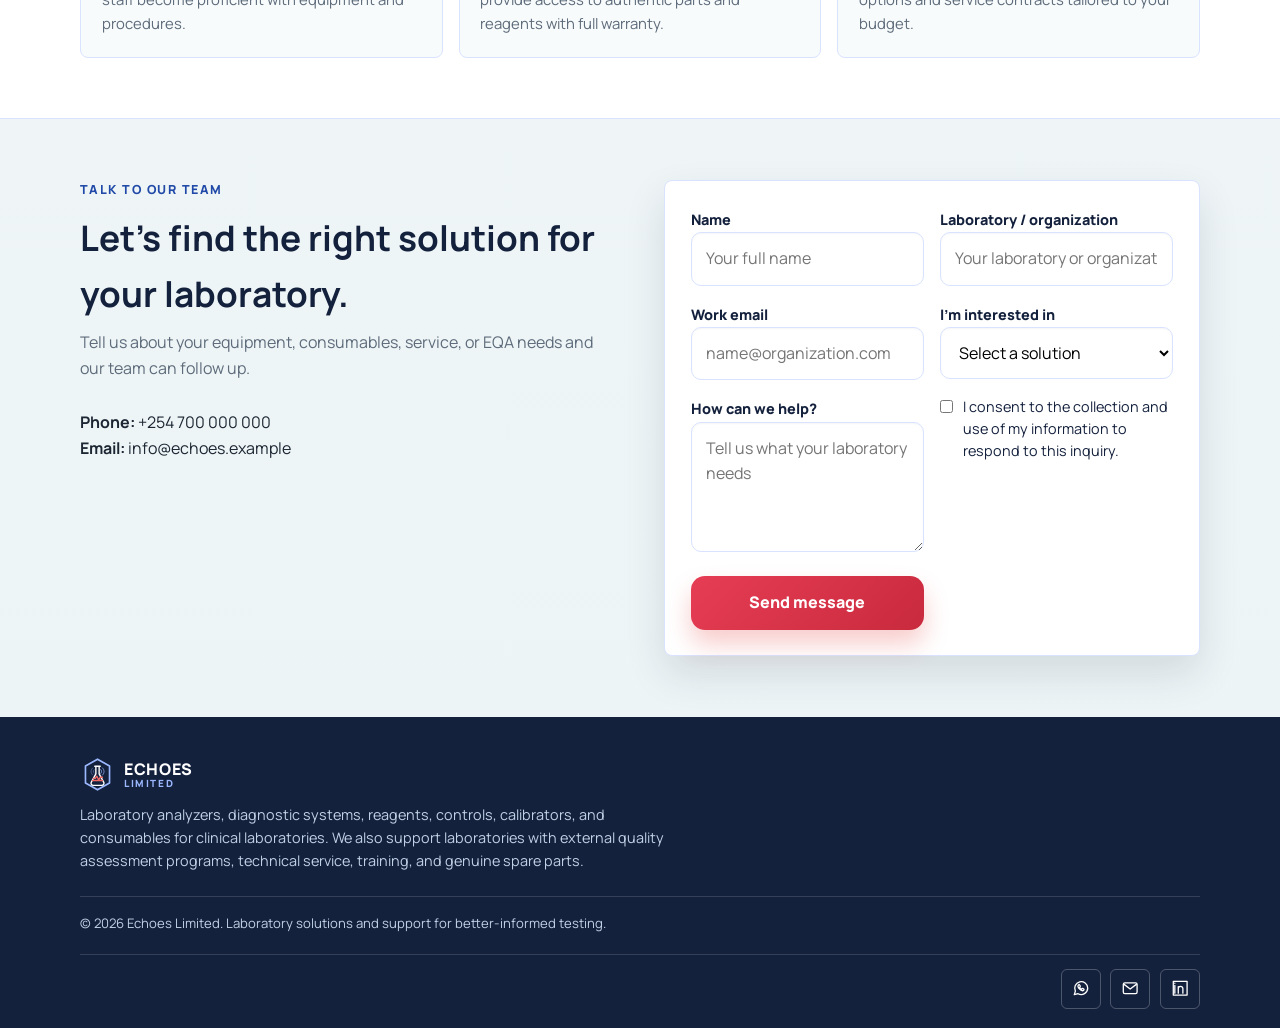
==== commit 2b6ea56c: "Added chatbot to my web app" ====
--- a/index.html
+++ b/index.html
@@ -241,5 +241,6 @@
 const year = document.getElementById("yr");
 if (year) year.textContent = new Date().getFullYear();
 </script>
+<script src="chatbot.js" defer></script>
 </body>
 </html>
--- a/styles.css
+++ b/styles.css
@@ -441,7 +441,7 @@
 
 .solution-card {
 	position: relative;
-	min-height: 360px;
+	min-height: min(360px, calc(100vh - 8rem));
 	padding: 1.5rem;
 	border: 1px solid #d8e0e8;
 	border-radius: 8px;
@@ -1273,6 +1273,209 @@
 
 #toast.show {
 	opacity: 1;
+}
+
+/* ==========================================
+   SITE CHAT WIDGET
+   ========================================== */
+.chat-launcher {
+	position: fixed;
+	right: 1.5rem;
+	bottom: 1.5rem;
+	z-index: 20;
+	display: flex;
+	align-items: center;
+	gap: .65rem;
+	padding: .85rem 1.1rem;
+	border: 0;
+	border-radius: 999px;
+	background: var(--navy);
+	color: #fff;
+	font: inherit;
+	font-weight: 800;
+	cursor: pointer;
+	box-shadow: 0 12px 30px rgba(20, 33, 61, .28);
+	transition: transform .2s, background .2s;
+}
+
+.chat-launcher:hover {
+	transform: translateY(-2px);
+	background: var(--navy2);
+}
+
+.chat-launcher svg,
+.chat-form button svg {
+	width: 1.4rem;
+	height: 1.4rem;
+	fill: none;
+	stroke: currentColor;
+	stroke-linecap: round;
+	stroke-linejoin: round;
+	stroke-width: 1.8;
+}
+
+.chat-panel {
+	position: fixed;
+	right: 1.5rem;
+	bottom: 5.6rem;
+	z-index: 20;
+	display: flex;
+	width: min(380px, calc(100vw - 2rem));
+	height: min(540px, calc(100vh - 8rem));
+	min-height: 360px;
+	flex-direction: column;
+	overflow: hidden;
+	border: 1px solid var(--line);
+	border-radius: 18px;
+	background: var(--card);
+	box-shadow: 0 22px 60px rgba(20, 33, 61, .24);
+}
+
+.chat-panel[hidden] {
+	display: none;
+}
+
+.chat-header {
+	display: flex;
+	align-items: center;
+	justify-content: space-between;
+	gap: 1rem;
+	padding: 1rem 1.1rem;
+	background: var(--navy);
+	color: #fff;
+}
+
+.chat-header div {
+	display: grid;
+	gap: .1rem;
+}
+
+.chat-header span {
+	color: rgba(255, 255, 255, .76);
+	font-size: .78rem;
+}
+
+.chat-close {
+	width: 2rem;
+	height: 2rem;
+	border: 0;
+	border-radius: 50%;
+	background: rgba(255, 255, 255, .12);
+	color: #fff;
+	font-size: 1.5rem;
+	line-height: 1;
+	cursor: pointer;
+}
+
+.chat-messages {
+	display: flex;
+	flex: 1;
+	flex-direction: column;
+	gap: .7rem;
+	overflow-y: auto;
+	padding: 1rem;
+}
+
+.chat-message {
+	max-width: 88%;
+	padding: .7rem .85rem;
+	border-radius: 14px;
+	font-size: .88rem;
+	line-height: 1.55;
+	overflow-wrap: anywhere;
+}
+
+.chat-message--bot {
+	align-self: flex-start;
+	border: 1px solid var(--line);
+	border-top-left-radius: 4px;
+	background: var(--bg);
+}
+
+.chat-message--user {
+	align-self: flex-end;
+	border-top-right-radius: 4px;
+	background: var(--navy2);
+	color: #fff;
+}
+
+.chat-prompts {
+	display: flex;
+	flex-wrap: wrap;
+	gap: .45rem;
+	padding: 0 1rem .75rem;
+}
+
+.chat-prompts button {
+	padding: .4rem .65rem;
+	border: 1px solid var(--teal);
+	border-radius: 999px;
+	background: #fff;
+	color: var(--teal-d);
+	font: inherit;
+	font-size: .75rem;
+	font-weight: 700;
+	cursor: pointer;
+}
+
+.chat-prompts button:hover {
+	background: var(--bg);
+}
+
+.chat-form {
+	display: flex;
+	gap: .5rem;
+	padding: .75rem 1rem;
+	border-top: 1px solid var(--line);
+}
+
+.chat-form input {
+	width: 100%;
+	min-width: 0;
+	padding: .65rem .75rem;
+	border: 1px solid var(--line);
+	border-radius: 10px;
+	color: var(--ink);
+	font: inherit;
+	font-size: .88rem;
+}
+
+.chat-form button {
+	display: grid;
+	width: 2.7rem;
+	min-width: 2.7rem;
+	place-items: center;
+	border: 0;
+	border-radius: 10px;
+	background: var(--navy);
+	color: #fff;
+	cursor: pointer;
+}
+
+.chat-form button:hover {
+	background: var(--navy2);
+}
+
+.chat-contact {
+	padding: 0 .8rem .85rem;
+	color: var(--teal-d);
+	font-size: .78rem;
+	font-weight: 700;
+	text-align: center;
+}
+
+.chat-contact:hover {
+	text-decoration: underline;
+}
+
+.visually-hidden {
+	position: absolute;
+	width: 1px;
+	height: 1px;
+	overflow: hidden;
+	clip: rect(0, 0, 0, 0);
+	white-space: nowrap;
+	clip-path: inset(50%);
 }
 
 /* ==========================================
@@ -1479,6 +1682,17 @@
 	.bar {
 		padding: .8rem 0;
 	}
+
+	.chat-launcher {
+		right: 1rem;
+		bottom: 1rem;
+	}
+
+	.chat-panel {
+		right: 1rem;
+		bottom: 5rem;
+		height: min(540px, calc(100vh - 6rem));
+	}
 }
 
 @media (prefers-reduced-motion: reduce) {
@@ -1489,4 +1703,8 @@
 	#toast {
 		transition: none;
 	}
-}
+
+	.chat-launcher {
+		transition: none;
+	}
+}
